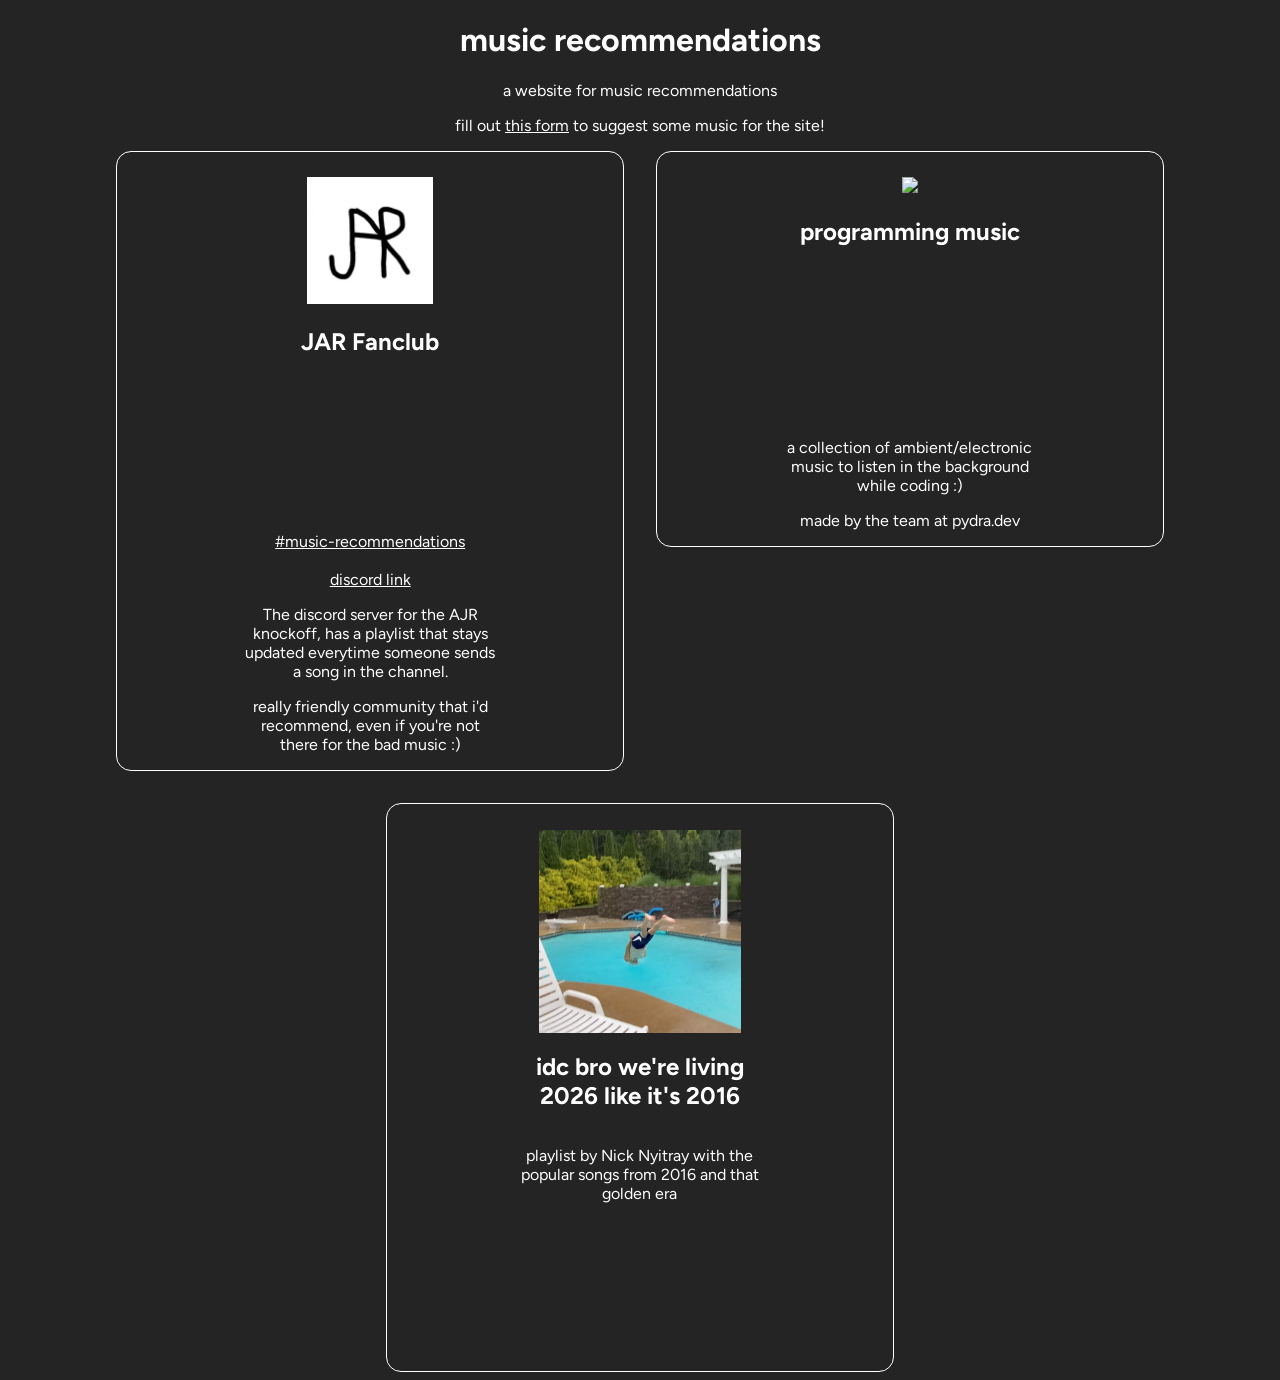
==== index.html @ 05eee890 "add new one and fix layout" ====
<!DOCTYPE html>
<html lang="en">
<head>
  <meta charset="UTF-8" />
  <title>aj's music recommendations</title>
  <meta name="viewport" content="width=device-width,initial-scale=1" />
  <meta name="description" content="" />
  <link rel="icon" href="favicon.png">
  <link rel="stylesheet" href='styles.css'>
</head>
<body>
    <div id="intro">
  <h1 id="title">music recommendations</h1>
  <p>a website for music recommendations</p>
  <p> fill out <a href="request.html">this form</a> to suggest some music for the site!</p>
</div>
<div class="boxes">
<div class="box">
  <img src="img/jar icon.webp" width="50%" class="image">
<h2>JAR Fanclub</h2>
<iframe data-testid="embed-iframe" style="border-radius:12px" src="https://open.spotify.com/embed/playlist/3IDal6NkEkJuJpDldiQNUK?utm_source=generator" width="100%" height="152" frameBorder="0" allowfullscreen="" allow="autoplay; clipboard-write; encrypted-media; fullscreen; picture-in-picture" loading="lazy"></iframe><br>
<a href="https://discord.com/channels/1348001889513635991/1348074242897477732" target="_blank">#music-recommendations</a><br><br>
<a href="https://discord.gg/SHYCCX6juY" target="_blank">discord link</a>
<p>The discord server for the AJR knockoff, has a playlist that stays updated everytime someone sends a song in the channel.</p>
<p>really friendly community that i'd recommend, even if you're not there for the bad music :)</p>
</div>
<div class="box-right">
  <img src="https://pydra.dev/favicon.png" width="48%" class="image">
<h2>programming music</h2>
<iframe data-testid="embed-iframe" style="border-radius:12px" src="https://open.spotify.com/embed/playlist/68GwT7twcPhGcI1dx52eQR?utm_source=generator" width="100%" height="152" frameBorder="0" allowfullscreen="" allow="autoplay; clipboard-write; encrypted-media; fullscreen; picture-in-picture" loading="lazy"></iframe>
<p>a collection of ambient/electronic music to listen in the background while coding :)</p>
<p>made by the team at pydra.dev</p></div>
<div id="2016" class="box-bottom">
  <img src="./img/2016cover.jpeg" width="80%" class="image">
<h2>idc bro we're living 2026 like it's 2016</h2>
<p>playlist by Nick Nyitray with the popular songs from 2016 and that golden era</p>
<iframe data-testid="embed-iframe" style="border-radius:12px" src="https://open.spotify.com/embed/playlist/5cM5dQ5BOQiu68HGIvHBYT?utm_source=generator" width="100%" height="152" frameBorder="0" allowfullscreen="" allow="autoplay; clipboard-write; encrypted-media; fullscreen; picture-in-picture" loading="lazy"></iframe>
</div>
</div>


</div>
</body>
</html>
---- styles.css ----
@import url('https://fonts.googleapis.com/css2?family=Figtree:ital,wght@0,300..900;1,300..900&display=swap');
#title{

text-align:center;

}

body{
    background-color:#242424;
font-family: "Figtree", Arial, sans-serif;

}
h1, h2,h3,h4,h5,h6, p,a, label{

color:white;

}
#intro p, #intro a, #intro h1{

color:white;
text-align:center;

}
p{
font-size:1rem;

}


.box{
padding-right:10%;
padding-left:10%;
width:20%;
height:10%;
text-align:center;
border: 1px solid white;
border-radius:15px;

}
.box-right{
padding-right:10%;
padding-left:10%;
width:20%;
height:10%;
text-align:center;
border: 1px solid white;
border-radius:15px;
}
.box-bottom{
padding-right:10%;
padding-left:10%;
width:20%;
height:10%;
text-align:center;
border: 1px solid white;
border-radius:15px;
display:flex;
flex-direction:column;
align-items:center;
}
.boxes{
    display:flex;
    justify-content:center;
    gap:2rem;
    align-items:flex-start;
    flex-wrap:wrap;
}
.image{
padding-top:10%;

}
.form{
display:flex;
justify-content: center;
margin:auto;

}
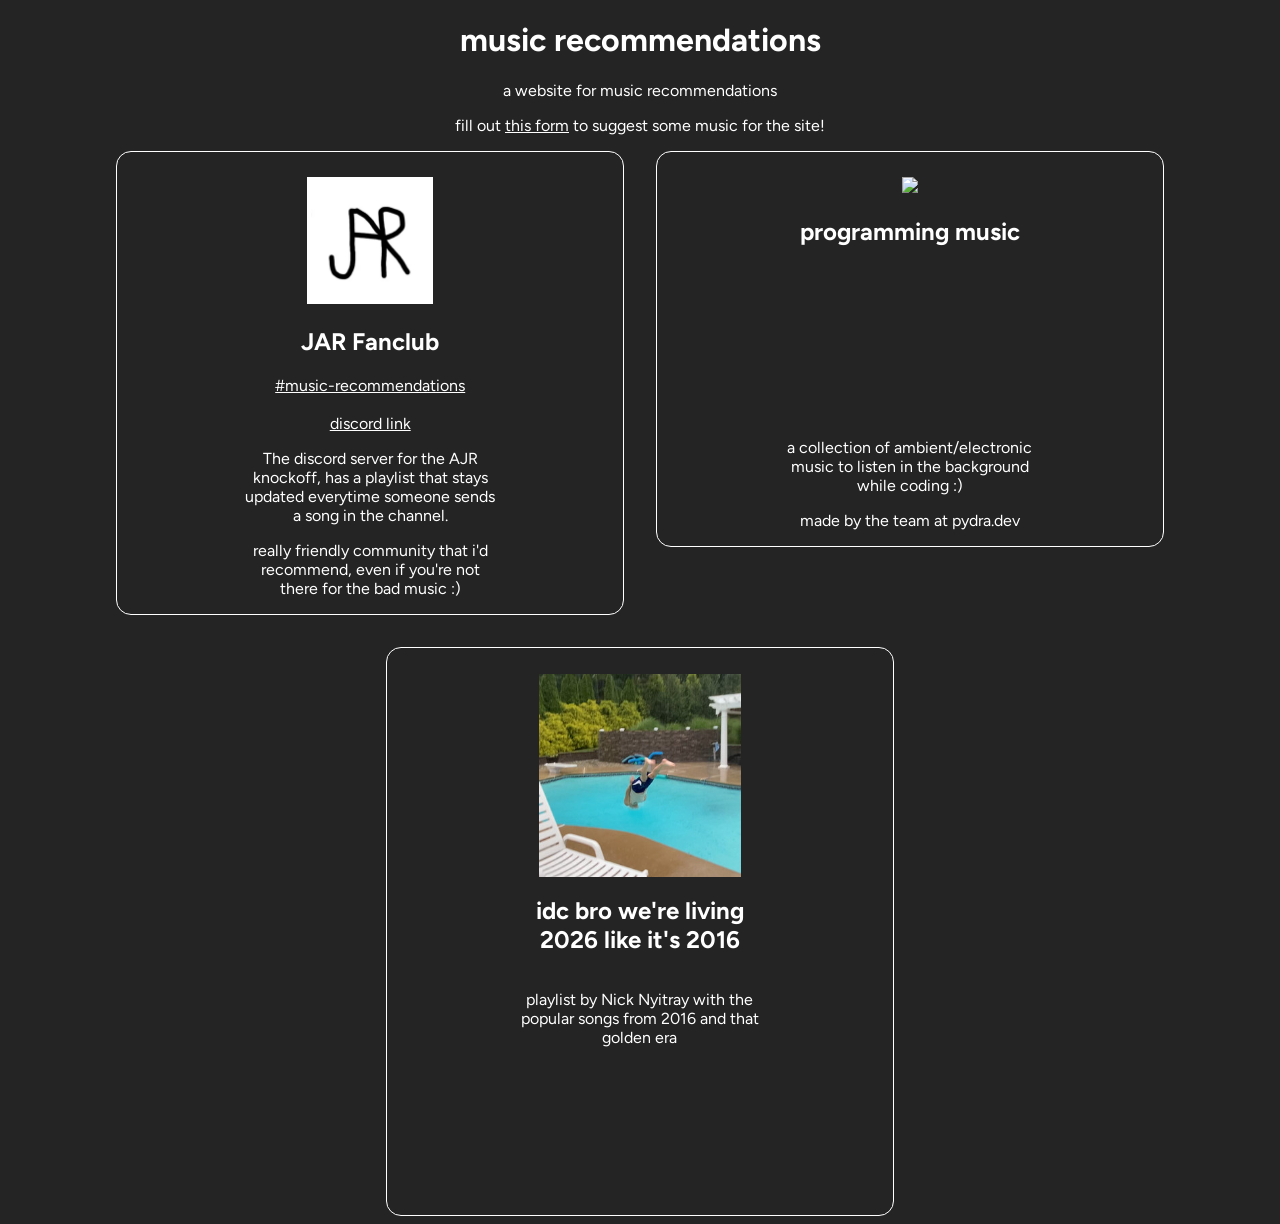
==== commit 18834da5: "change one image to be playlist, the rest are soon" ====
--- a/index.html
+++ b/index.html
@@ -16,9 +16,8 @@
 </div>
 <div class="boxes">
 <div class="box">
-  <img src="img/jar icon.webp" width="50%" class="image">
+  <a href="https://open.spotify.com/playlist/3IDal6NkEkJuJpDldiQNUK" target="_blank"><img src="img/jar icon.webp" width="50%" class="image"></a>
 <h2>JAR Fanclub</h2>
-<iframe data-testid="embed-iframe" style="border-radius:12px" src="https://open.spotify.com/embed/playlist/3IDal6NkEkJuJpDldiQNUK?utm_source=generator" width="100%" height="152" frameBorder="0" allowfullscreen="" allow="autoplay; clipboard-write; encrypted-media; fullscreen; picture-in-picture" loading="lazy"></iframe><br>
 <a href="https://discord.com/channels/1348001889513635991/1348074242897477732" target="_blank">#music-recommendations</a><br><br>
 <a href="https://discord.gg/SHYCCX6juY" target="_blank">discord link</a>
 <p>The discord server for the AJR knockoff, has a playlist that stays updated everytime someone sends a song in the channel.</p>
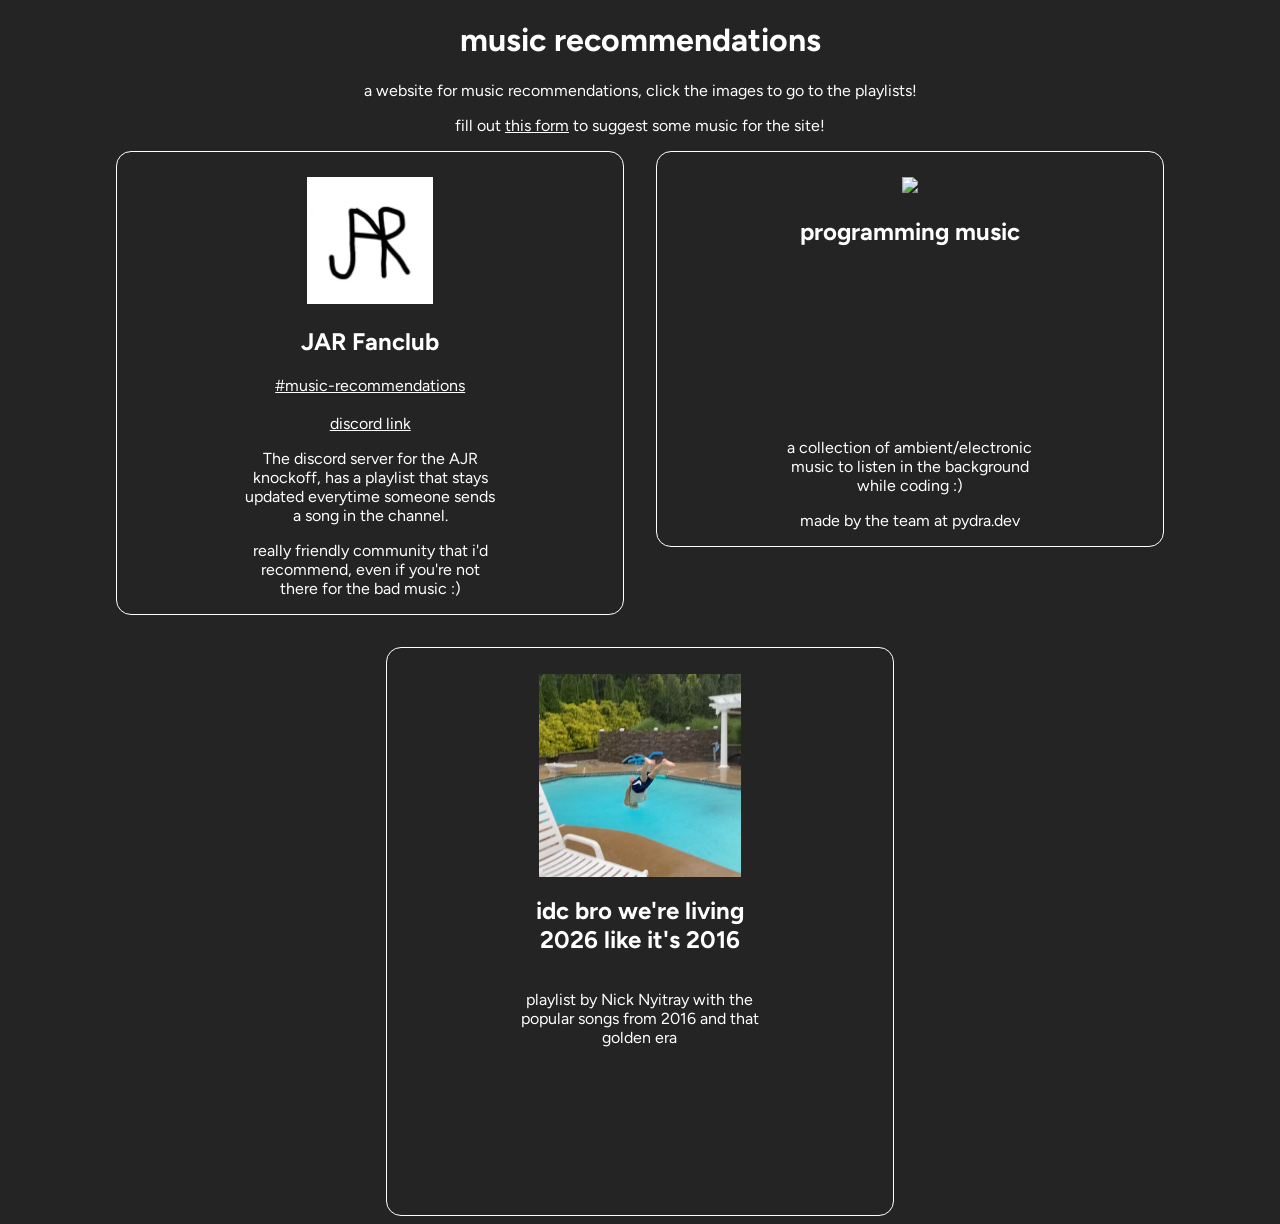
==== commit 84583bc2: "update the little text below" ====
--- a/index.html
+++ b/index.html
@@ -11,7 +11,7 @@
 <body>
     <div id="intro">
   <h1 id="title">music recommendations</h1>
-  <p>a website for music recommendations</p>
+  <p>a website for music recommendations, click the images to go to the playlists!</p>
   <p> fill out <a href="request.html">this form</a> to suggest some music for the site!</p>
 </div>
 <div class="boxes">
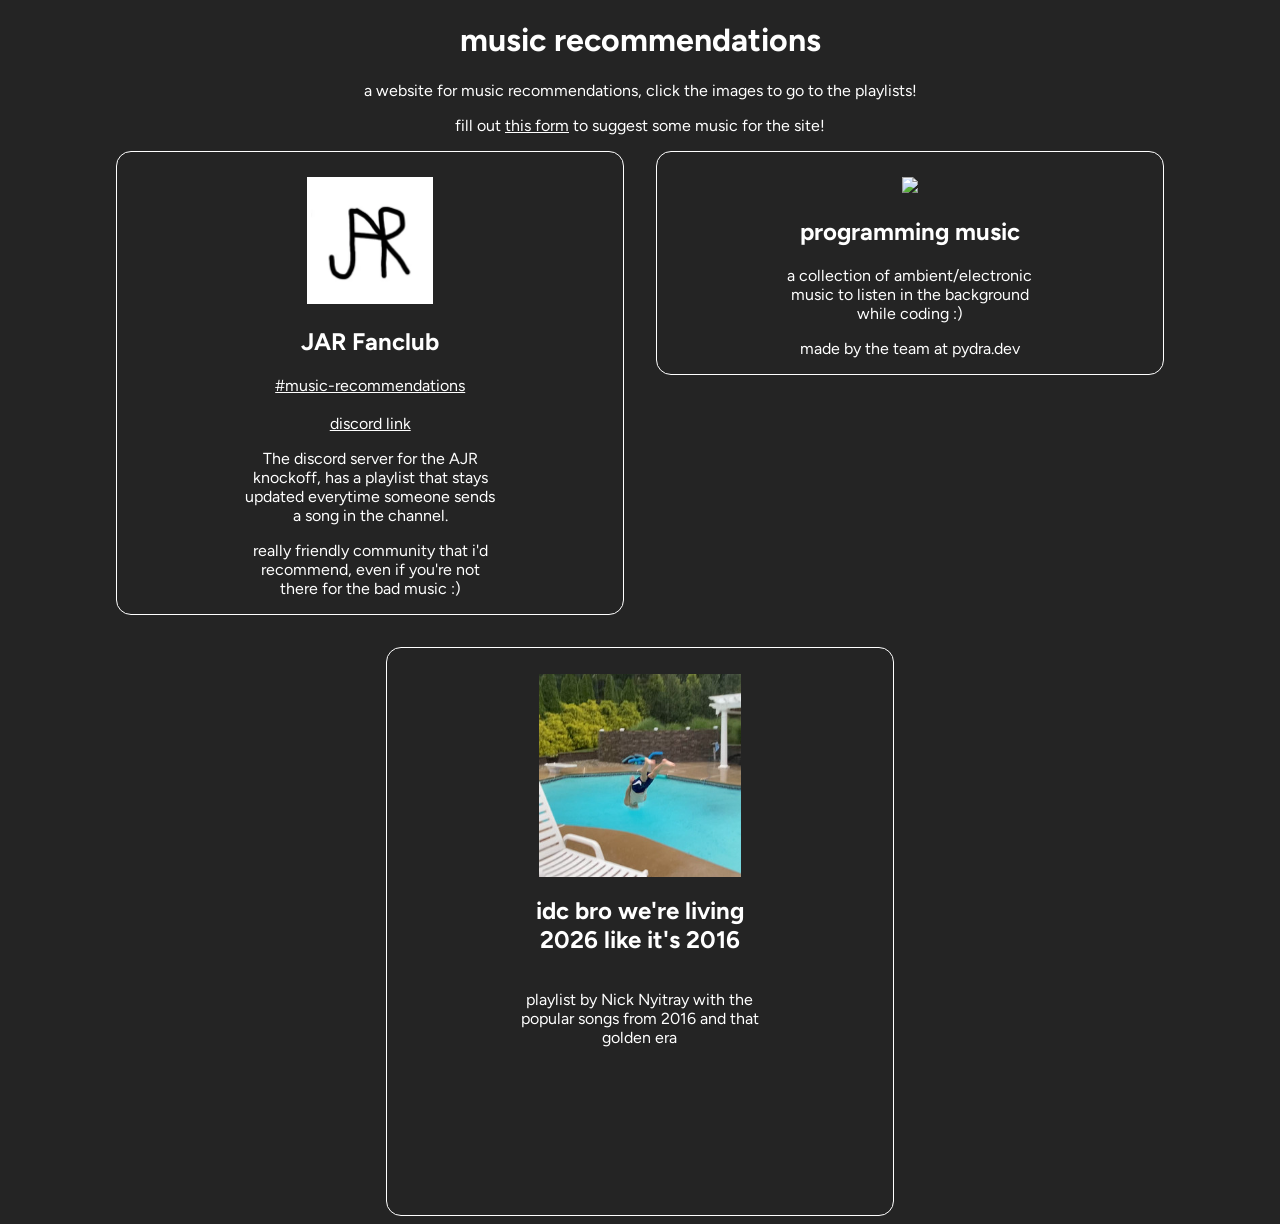
==== commit c694d2c6: "pydra" ====
--- a/index.html
+++ b/index.html
@@ -24,9 +24,8 @@
 <p>really friendly community that i'd recommend, even if you're not there for the bad music :)</p>
 </div>
 <div class="box-right">
-  <img src="https://pydra.dev/favicon.png" width="48%" class="image">
+  <a href="https://open.spotify.com/playlist/68GwT7twcPhGcI1dx52eQR?utm_source=generator"><img src="https://pydra.dev/favicon.png" width="48%" class="image"></a>
 <h2>programming music</h2>
-<iframe data-testid="embed-iframe" style="border-radius:12px" src="https://open.spotify.com/embed/playlist/68GwT7twcPhGcI1dx52eQR?utm_source=generator" width="100%" height="152" frameBorder="0" allowfullscreen="" allow="autoplay; clipboard-write; encrypted-media; fullscreen; picture-in-picture" loading="lazy"></iframe>
 <p>a collection of ambient/electronic music to listen in the background while coding :)</p>
 <p>made by the team at pydra.dev</p></div>
 <div id="2016" class="box-bottom">
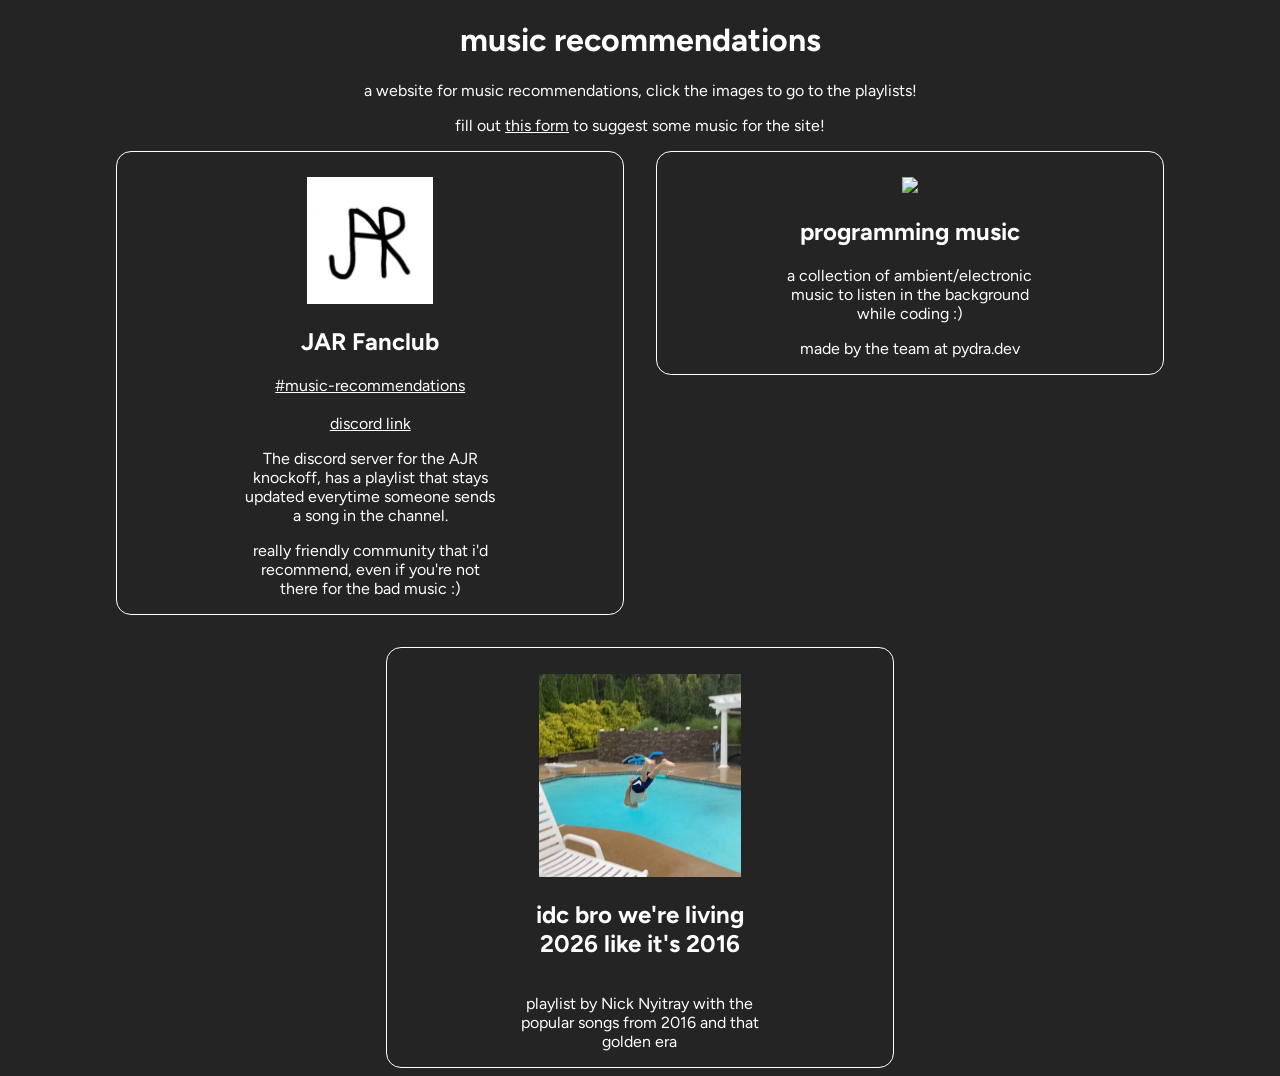
==== commit 2d0f3c86: "final playlist thats an image" ====
--- a/index.html
+++ b/index.html
@@ -28,11 +28,11 @@
 <h2>programming music</h2>
 <p>a collection of ambient/electronic music to listen in the background while coding :)</p>
 <p>made by the team at pydra.dev</p></div>
+
 <div id="2016" class="box-bottom">
-  <img src="./img/2016cover.jpeg" width="80%" class="image">
+  <a href="https://open.spotify.com/embed/playlist/5cM5dQ5BOQiu68HGIvHBYT?utm_source=generator" target="_blank"> <img src="./img/2016cover.jpeg" width="80%" class="image"></a>
 <h2>idc bro we're living 2026 like it's 2016</h2>
 <p>playlist by Nick Nyitray with the popular songs from 2016 and that golden era</p>
-<iframe data-testid="embed-iframe" style="border-radius:12px" src="https://open.spotify.com/embed/playlist/5cM5dQ5BOQiu68HGIvHBYT?utm_source=generator" width="100%" height="152" frameBorder="0" allowfullscreen="" allow="autoplay; clipboard-write; encrypted-media; fullscreen; picture-in-picture" loading="lazy"></iframe>
 </div>
 </div>
 
